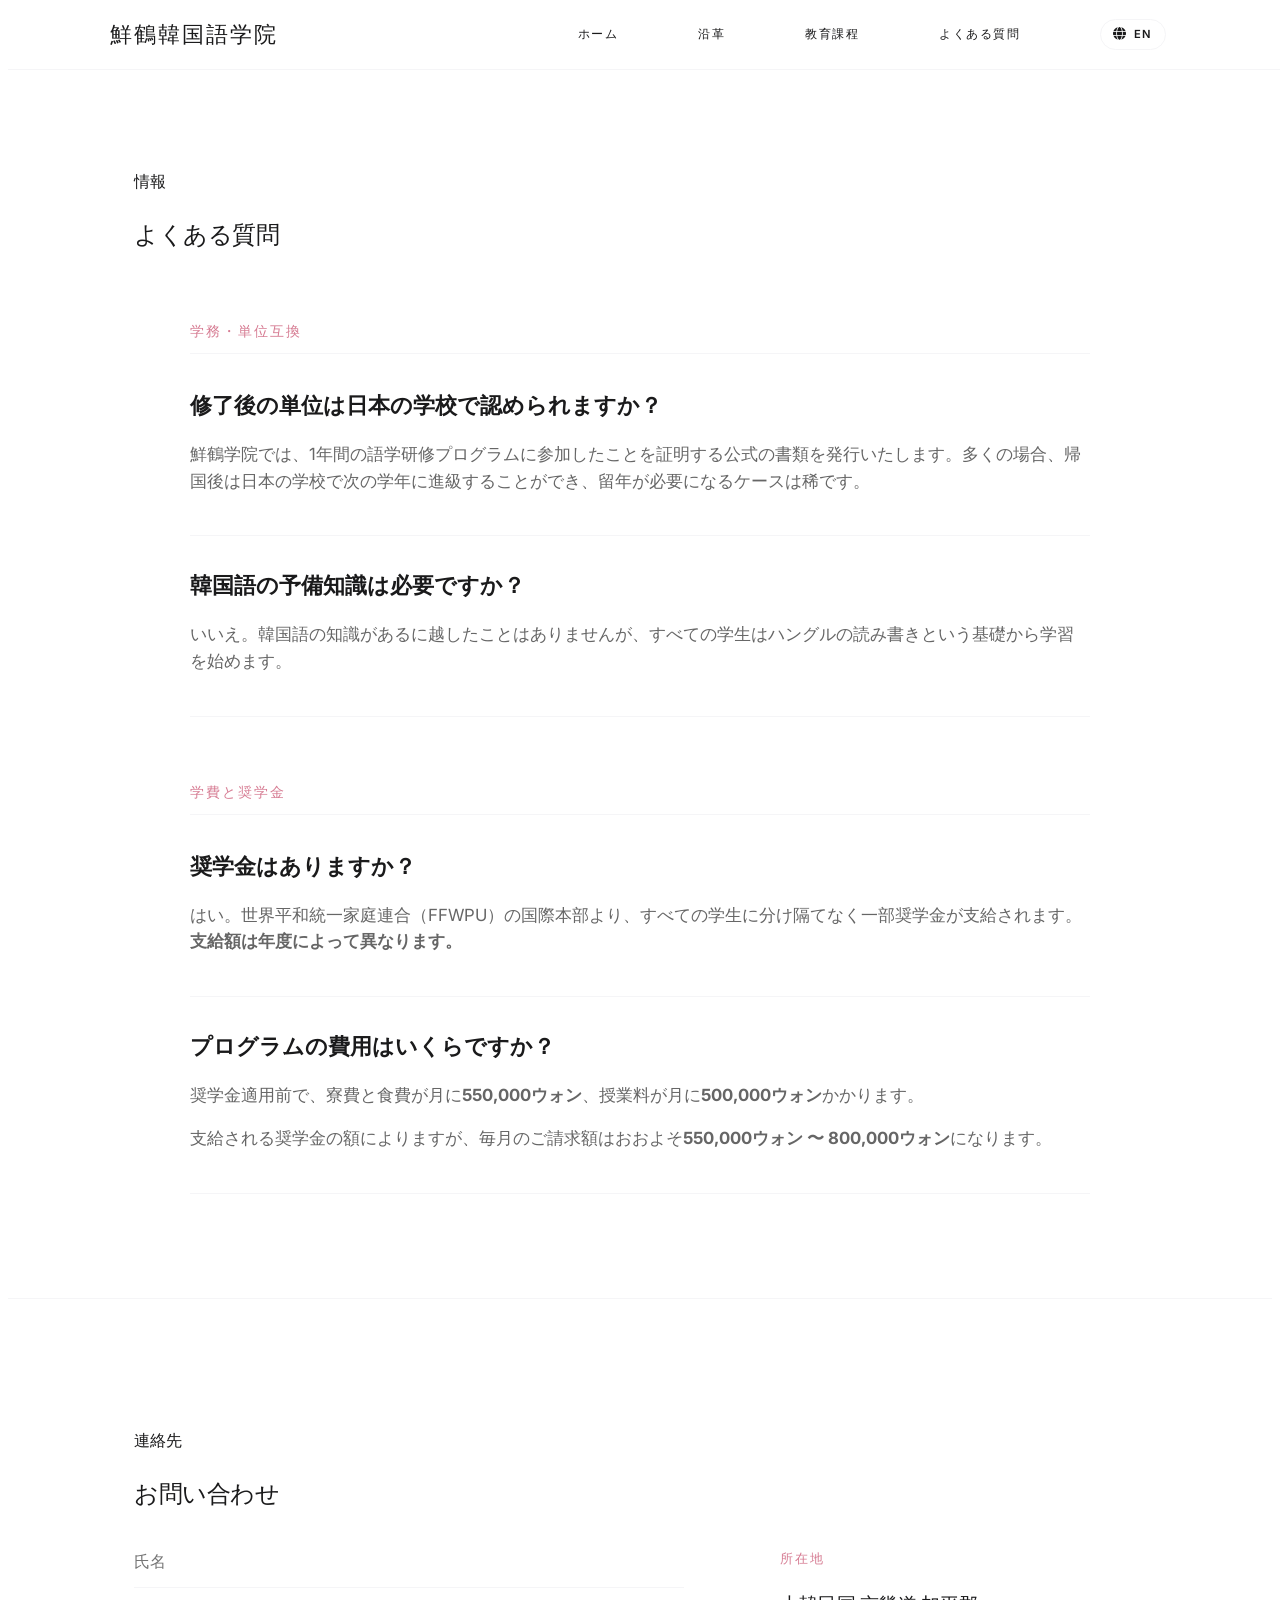
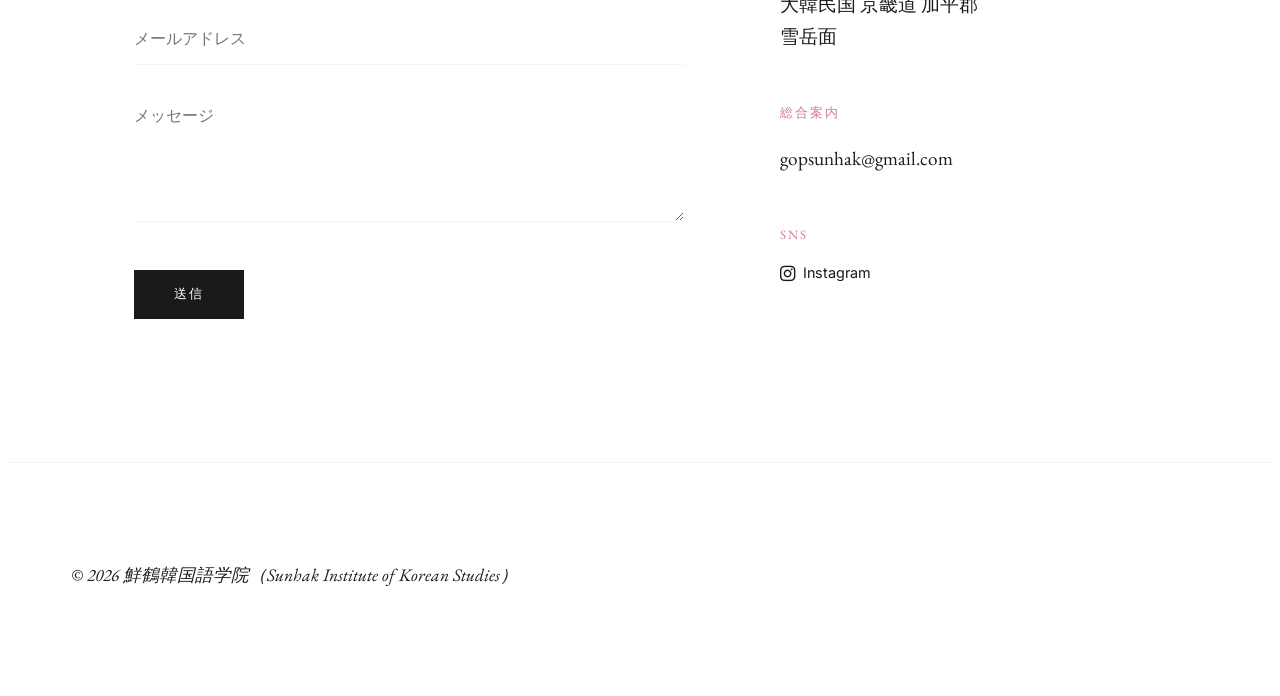
==== faq-jp.html @ 8866cfd4 "added Japanese pages" ====
<!DOCTYPE html>
<html lang="ja">
<head>
    <meta charset="UTF-8">
    <meta name="viewport" content="width=device-width, initial-scale=1.0">
    <title>よくある質問 | 鮮鶴学院</title>
    <link rel="stylesheet" href="style.css">
    <link rel="stylesheet" href="https://cdnjs.cloudflare.com/ajax/libs/font-awesome/6.0.0/css/all.min.css">
</head>
<body class="faq-page">
    <header>
        <nav class="navbar">
            <div class="logo">鮮鶴韓国語学院</div>
            <ul class="nav-links">
                <li><a href="index-jp.html">ホーム</a></li>
                <li><a href="index-jp.html#history">沿革</a></li>
                <li><a href="index-jp.html#academic-calendar">教育課程</a></li>
                <li><a href="faq-jp.html">よくある質問</a></li>
                <li class="lang-switch"><a href="faq.html"><i class="fas fa-globe"></i> EN</a></li>
            </ul>
        </nav>
    </header>

    <main>
        <section id="faq" class="faq-section">
            <div class="section-title reveal">
                <span class="sub-label">情報</span>
                <h2>よくある質問</h2>
            </div>

            <div class="faq-container">
                <div class="faq-category">
                    <h3>学務・単位互換</h3>
                    
                    <div class="faq-item reveal">
                        <div class="faq-question">
                            <h4>修了後の単位は日本の学校で認められますか？</h4>
                        </div>
                        <div class="faq-answer">
                            <p>鮮鶴学院では、1年間の語学研修プログラムに参加したことを証明する公式の書類を発行いたします。多くの場合、帰国後は日本の学校で次の学年に進級することができ、留年が必要になるケースは稀です。</p>
                        </div>
                    </div>
    
                    <div class="faq-item reveal">
                        <div class="faq-question">
                            <h4>韓国語の予備知識は必要ですか？</h4>
                        </div>
                        <div class="faq-answer">
                            <p>いいえ。韓国語の知識があるに越したことはありませんが、すべての学生はハングルの読み書きという基礎から学習を始めます。</p>
                        </div>
                    </div>
                </div>
                <div class="faq-category">
                    <h3>学費と奨学金</h3>
                    
                    <div class="faq-item reveal">
                        <div class="faq-question">
                            <h4>奨学金はありますか？</h4>
                        </div>
                        <div class="faq-answer">
                            <p>はい。世界平和統一家庭連合（FFWPU）の国際本部より、すべての学生に分け隔てなく一部奨学金が支給されます。<b>支給額は年度によって異なります。</b></p>
                        </div>
                    </div>
    
                    <div class="faq-item reveal">
                        <div class="faq-question">
                            <h4>プログラムの費用はいくらですか？</h4>
                        </div>
                        <div class="faq-answer">
                            <p>奨学金適用前で、寮費と食費が月に<b>550,000ウォン</b>、授業料が月に<b>500,000ウォン</b>かかります。</p>
                            <p>支給される奨学金の額によりますが、毎月のご請求額はおおよそ<b>550,000ウォン 〜 800,000ウォン</b>になります。</p>
                        </div>
                    </div>
                </div>
            </div>
        </section>
        <section id="contact" class="contact-section">
    <div class="section-title reveal">
        <span class="sub-label">連絡先</span>
        <h2>お問い合わせ</h2>
    </div>

    <div class="contact-container">
        <div class="contact-form-wrapper reveal">
            <form action="#" class="contact-form">
                <div class="form-group">
                    <input type="text" name="name" placeholder="氏名" required>
                </div>
                <div class="form-group">
                    <input type="email" name="email" placeholder="メールアドレス" required>
                </div>
                <div class="form-group">
                    <textarea name="message" rows="5" placeholder="メッセージ" required></textarea>
                </div>
                <button type="submit" class="btn-submit">送信</button>
            </form>
        </div>

        <div class="contact-info reveal">
            <div class="info-item">
                <h3>所在地</h3>
                <p>大韓民国 京畿道 加平郡<br>雪岳面</p>
            </div>
            <div class="info-item">
                <h3>総合案内</h3>
                <p>gopsunhak@gmail.com</p>
            </div>
            <div class="info-item">
                <h3>SNS</h3>
                <div class="social-links">
                    <a href="http://instagram.com/gop.sunhak/">
                        <i class="fab fa-instagram"></i> Instagram
                    </a>
                </div>
            </div>
        </div>
    </div>
</section>
    </main>

    <footer>
        <p>&copy; 2026 鮮鶴韓国語学院（Sunhak Institute of Korean Studies）</p>
    </footer>

    <script src="script.js"></script>
</body>
</html>
---- style.css ----
/* Import a cleaner, more modern prestigious font (EB Garamond) */
@import url('https://fonts.googleapis.com/css2?family=EB+Garamond:ital,wght@0,400;0,500;1,400&family=Inter:wght@300;400;600&display=swap');

:root {
    --accent-pink: #D67B92;   /* Used sparingly for elegance */
    --paper-white: #FFFFFF;   /* Clean, modern slate */
    --ink-black: #1A1A1B;     /* High-authority text */
    --soft-gray: #F5F5F7;     /* Modern subtle backgrounds */
    
    --font-serif: 'EB Garamond', serif;
    --font-sans: 'Inter', sans-serif;
}
html {
    scroll-behavior: smooth;
    scroll-padding-top: 90px; /* Height of your navbar */
}
body {
    font-family: var(--font-sans);
    background-color: var(--paper-white);
    color: var(--ink-black);
    line-height: 1.7;
}

/* Headings: EB Garamond is the peak of academic elegance */
h1, h2, h3 {
    font-family: var(--font-serif);
    font-weight: 400; /* Lighter weight = more sophisticated */
    letter-spacing: -0.02em;
    color: var(--ink-black);
}

.logo {
    font-family: var(--font-serif);
    font-size: 1.5rem;
    text-transform: uppercase;
    letter-spacing: 2px;
}

.nav-links li {
    display: inline-block;
    margin: 0px 20px;
}

.nav-links a {
    font-size: 0.75rem;
    text-transform: uppercase;
    letter-spacing: 1.5px;
    font-weight: 500;
    color: var(--ink-black);
}
/* --- Sticky Navbar Base --- */
.navbar {
    position: fixed;
    top: 0;
    width: 100%;
    height: 90px; /* Tall and elegant at the start */
    z-index: 1000;
    background: transparent; /* Starts transparent over the hero */
    display: flex;
    align-items: center;
    justify-content: space-between;
    padding: 0 8%;
    transition: all 0.4s cubic-bezier(0.2, 1, 0.3, 1);
    box-sizing: border-box;
}

.nav-links {
    display: flex;
    list-style: none;
    gap: 2.5rem;
    margin: 0;
    padding: 0;
}

.nav-links a {
    text-decoration: none;
    font-size: 0.75rem;
    text-transform: uppercase;
    letter-spacing: 1.5px;
    font-weight: 500;
    color: #FFFFFF; /* White links to look good over hero images */
    transition: color 0.3s ease;
}

.logo {
    color: #FFFFFF;
    font-family: var(--font-serif);
    font-size: 1.4rem;
    letter-spacing: 2px;
}

/* --- SCROLLED STATE (The "Following" Bar) --- */
.navbar.scrolled {
    height: 70px; /* Shrinks slightly */
    background: rgba(255, 255, 255, 0.95); /* Becomes solid white/frosted */
    backdrop-filter: blur(10px); /* Modern frosted glass effect */
    box-shadow: 0 2px 20px rgba(0,0,0,0.05);
    padding: 0 5%;
}

.navbar.scrolled .logo,
.navbar.scrolled .nav-links a {
    color: var(--ink-black); /* Text turns dark when background turns white */
}

.nav-links a:hover {
    color: var(--accent-pink);
}
/* Language Switch Styling */
.lang-switch a {
    font-weight: 600;
    border: 1px solid var(--soft-gray);
    padding: 5px 12px;
    border-radius: 20px;
    font-size: 0.7rem;
    display: flex;
    align-items: center;
    gap: 6px;
    transition: all 0.3s ease;
}

.navbar.scrolled .lang-switch a {
    border-color: var(--ink-black);
}

.lang-switch a:hover {
    background-color: var(--accent-pink);
    color: var(--paper-white) !important;
    border-color: var(--accent-pink);
}

.lang-switch i {
    font-size: 0.8rem;
}

#jp {
    font-size: 15px;
}

#backToTop {
    position: fixed;
    bottom: 30px;
    right: 30px;
    z-index: 99;
    border: 1px solid var(--soft-gray);
    outline: none;
    background-color: var(--paper-white);
    color: var(--ink-black);
    cursor: pointer;
    width: 45px;
    height: 45px;
    border-radius: 50%; /* Perfect circle */
    display: flex;
    align-items: center;
    justify-content: center;
    transition: all 0.4s cubic-bezier(0.2, 1, 0.3, 1);
    opacity: 0; /* Hidden by default */
    visibility: hidden;
}

#backToTop:hover {
    background-color: var(--accent-pink);
    color: var(--paper-white);
    border-color: var(--accent-pink);
    transform: translateY(-5px);
}

/* Class to show the button via JS */
#backToTop.show {
    opacity: 1;
    visibility: visible;
}

/* Hero: Focus on typography and space, not big blocks of color */
.hero {
    padding: 12rem 5%;
    background-color: var(--paper-white);
    text-align: center;
}

.hero-content {
    /* Ensure the content block itself is a column flexbox */
    display: flex;
    flex-direction: column; 
    align-items: center;    
    justify-content: center;
    
    width: 100%;
    max-width: 900px;
    /* Remove any implicit margins that might push it off-center */
    margin: 0; 
}

.hero-carousel {
    position: relative;
    height: 80vh; /* Takes up 80% of the screen height */
    overflow: hidden;
}

.carousel-container {
    height: 100%;
    width: 100%;
}

.slide {
    position: absolute;
    top: 0;
    left: 0;
    width: 100%;
    height: 100%;
    opacity: 0;
    transition: opacity 0.8s ease-in-out;
    
    /* This centers the .hero-content within the slide */
    display: flex;
    align-items: center;    /* Vertical centering */
    justify-content: center; /* Horizontal centering */
    text-align: center;
    padding: 0 10%;
    box-sizing: border-box; /* Ensures padding doesn't break width */

    background-size: cover; /* This zooms to fill the screen */
    background-position: center;
    background-repeat: no-repeat;
    background-color: var(--paper-white);
}

.slide h1 {
    font-size: 4.5rem;
    margin-bottom: 1.5rem;
    line-height: 1.1;
}

.slide p {
    font-size: 1.25rem;
    max-width: 650px;
    margin-bottom: 2.5rem;
}

.slide.active {
    opacity: 1;
    z-index: 1;
}

/* Specific Slide Backgrounds */
.slide-1 {
    background-image: linear-gradient(rgba(0,0,0,0.3), rgba(0,0,0,0.3)), 
    url('/images/facility.png');
}

.slide-2 {
    background-image: linear-gradient(rgba(0,0,0,0.3), rgba(0,0,0,0.3)), 
    url('/images/tparents\ gop.png');
}

.slide-3 {
    background-image: linear-gradient(rgba(0,0,0,0.2), rgba(0,0,0,0.2)), 
                      url('images/amy-smile.png');
}

/* Optional: If 'contain' makes it too small, use a percentage */
/* background-size: 60% auto; */

/* Ensure images cover the whole area and stay centered */
.slide {
    background-size: cover;
    background-position: center;
    background-repeat: no-repeat;
    /* ... existing flex and transition properties ... */
}

/* Adjust Text Color for better contrast on photos */
.slide h1, .slide p {
    color: #FFFFFF; /* White text usually looks better over photos */
    text-shadow: 0 2px 10px rgba(0,0,0,0.2); /* Subtle shadow for depth */
}

.slide.slide-2 h1, .slide.slide-2 p {
    color: #ffffff; /* If slide 2 is a very light photo, keep dark text */
}

/* Arrows */
.prev, .next {
    /* Changed color: var(--dark-pink) to var(--accent-pink) to match your :root */
    color: var(--accent-pink); 
    position: absolute;
    top: 50%;
    transform: translateY(-50%);
    background: rgba(255, 255, 255, 0.5);
    border: none;
    padding: 1.5rem 1rem;
    font-size: 2rem;
    cursor: pointer;
    z-index: 10;
    transition: all 0.3s;
    border-radius: 4px;
}

.prev:hover, .next:hover {
    background: var(--accent-pink);
    color: white;
}

.prev { left: 20px; }
.next { right: 20px; }

.carousel-dots {
    position: absolute;
    bottom: 30px; /* Positions them near the bottom of the hero */
    left: 50%;
    transform: translateX(-50%);
    display: flex;
    gap: 12px;
    z-index: 15;
}

.dot {
    width: 30px;
    height: 10px;
    background-color: rgba(214, 123, 146, 0.3); /* Transparent version of your pink */
    border-radius: 2px;
    cursor: pointer;
    transition: all 0.4s ease;
    border: 1px solid transparent;
}

.dot.active {
    background-color: var(--accent-pink);
    transform: scale(1.2); /* Makes the active dot slightly larger */
    box-shadow: 0 0 10px rgba(214, 123, 146, 0.4);
}

.dot:hover {
    background-color: var(--accent-pink);
    opacity: 0.7;
}

/* Ensure the button hover we made earlier still works here */
.btn-primary:hover {
    background-color: #A65166;
}

/* Buttons: Minimalist and sharp */
.btn-primary {
    padding: 1rem 3rem;
    background-color: var(--accent-pink);
    color: var(--paper-white);
    font-size: 0.8rem;
    text-transform: uppercase;
    letter-spacing: 2px;
    transition: 0.3s ease;
}

.btn-primary:hover {
    background-color: #A65166; 
}

/* Service Cards: No shadows, just thin hairlines */
.service-card {
    border: 1px solid #E1E1E1;
    padding: 4rem 2rem;
    background: transparent;
    transition: border-color 0.4s ease;
}

.service-card:hover {
    border-color: var(--accent-pink);
    transform: none; /* No "bouncy" effects for prestige sites */
}

.welcome-section {
    padding: 8rem 10%;
    background-color: var(--soft-gray);
    text-align: center; /* Centers the intro text */
}

.welcome-intro {
    max-width: 800px;
    margin: 0 auto 5rem auto;
}

.welcome-intro h2 {
    font-size: 3.5rem;
    margin-bottom: 1.5rem;
}

.welcome-intro .lead {
    font-family: var(--font-serif);
    font-size: 1.4rem;
    color: #555;
    font-style: italic;
}

/* The 3-Box Grid */
.hanja-grid {
    display: grid;
    grid-template-columns: repeat(3, 1fr);
    gap: 3rem;
    margin-top: 2rem;
}

.hanja-box {
    background: var(--paper-white);
    padding: 3rem 2rem;
    border: 1px solid var(--light-pink);
    border-top: 4px solid var(--accent-pink); /* Strong top accent line */
    transition: all 0.4s ease;
    text-align: left; /* Text inside boxes looks better left-aligned */
}

.hanja-box:hover {
    transform: translateY(-10px);
    box-shadow: 0 15px 30px rgba(214, 123, 146, 0.1);
}

.hanja {
    display: block;
    font-family: var(--font-serif);
    font-size: 2.5rem;
    color: var(--accent-pink);
    margin-bottom: 1rem;
}

.hanja-box h3 {
    font-family: var(--font-sans);
    text-transform: uppercase;
    font-size: 0.9rem;
    letter-spacing: 2px;
    font-weight: 600;
    margin-bottom: 1rem;
    color: var(--ink-black);
}

.hanja-definition {
    font-size: 0.95rem;
    line-height: 1.6;
    color: #666;
}

/* Mobile Responsiveness */
@media (max-width: 992px) {
    .hanja-grid {
        grid-template-columns: 1fr; /* Stack boxes on small screens */
        gap: 2rem;
    }
    
    .welcome-section {
        padding: 5rem 5%;
    }
}

.history-section {
    padding: 10rem 10%;
    background-color: var(--paper-white);
}

.timeline {
    position: relative;
    max-width: 1100px;
    margin: 0 auto;
}

/* The Vertical Spine */
.timeline::after {
    content: '';
    position: absolute;
    width: 1px;
    background-color: var(--light-pink);
    top: 0;
    bottom: 0;
    left: 50%;
    transform: translateX(-50%);
}

.timeline-item {
    display: flex;
    justify-content: space-between;
    align-items: center;
    width: 100%;
    margin-bottom: 8rem;
    position: relative;
}

/* Staggered Layout Logic */
.timeline-item:nth-child(even) {
    flex-direction: row-reverse;
}

.timeline-img, .timeline-content {
    width: 45%; /* Keeps them from hitting the center line */
}

.timeline-img img {
    width: 100%;
    height: 350px;
    object-fit: cover;
    border-radius: 2px;
    box-shadow: 15px 15px 0px var(--soft-gray); /* Sophisticated offset shadow */
}

/* Scroll Transition States */
/* Scroll Transition States */
.reveal {
    opacity: 0;
    transform: translateY(50px);
    /* Increase duration to 1.2s for a more 'prestigious' slower fade */
    transition: opacity 1.2s ease-out, transform 1.2s ease-out;
}

.reveal.active {
    opacity: 1;
    transform: translateY(0);
}

.timeline::after {
    content: '';
    position: absolute;
    width: 1px; /* Hairline thin */
    background-color: #E1E1E1; /* Light gray */
    top: 0;
    bottom: 0;
    left: 50%;
    transform: translateX(-50%);
}

/* The Sleek Dash Points */
.timeline-item::before {
    content: '';
    position: absolute;
    left: 50%;
    top: 50%;
    transform: translate(-50%, -50%);
    
    /* Creating the Dash */
    width: 20px;       /* Width of the dash */
    height: 1px;       /* Match the thickness of the spine */
    background-color: var(--ink-black); /* Dark slate/gray for the dash */
    
    z-index: 2;
}

@media (max-width: 768px) {
    .timeline-item, .timeline-item:nth-child(even) { 
        flex-direction: column; 
        align-items: flex-start;
        padding-left: 50px;
    }
    .timeline-img, .timeline-content { width: 100%; }
    .timeline-item::before { left: 20px; }
}
.timeline-footer {
    display: flex;
    justify-content: center;
    margin-top: 5rem; /* Space between the last timeline item and the button */
    padding-bottom: 2rem;
}
.timeline-footer::before {
    content: '';
    position: absolute;
    top: -2.5rem;
    width: 50px;
    height: 1px;
    background-color: var(--light-pink);
}
.program-section {
    padding: 8rem 10%;
    background-color: var(--soft-gray);
}

.monthly-grid {
    display: grid;
    grid-template-columns: 1fr 1fr; /* Two equal columns */
    column-gap: 6rem;
    row-gap: 4rem;
    max-width: 1100px;
    margin: 0 auto;
}

.month-card {
    display: flex;
    flex-direction: column;
    border-top: 1px solid #E1E1E1; /* Subtle line above each entry */
    padding-top: 1.5rem;
}

.month-head {
    display: flex;
    align-items: center;
    gap: 15px;
    margin-bottom: 1rem;
}

.month-name {
    font-family: var(--font-sans);
    font-weight: 600;
    font-size: 0.75rem;
    text-transform: uppercase;
    letter-spacing: 2px;
    color: var(--accent-pink);
}

.month-head .dash {
    height: 1px;
    width: 30px;
    background-color: var(--ink-black);
}

.month-body h3 {
    font-size: 1.6rem;
    margin-bottom: 0.5rem;
    line-height: 1.2;
}

.month-body p {
    font-size: 1rem;
    color: #666;
}

.month-body strong {
    font-family: var(--font-sans);
    font-size: 0.8rem;
    text-transform: uppercase;
    color: var(--ink-black);
    letter-spacing: 0.5px;
}

/* Responsive: Switch to one column on smaller screens */
@media (max-width: 992px) {
    .monthly-grid {
        grid-template-columns: 1fr;
        row-gap: 3rem;
    }
}

.faq-cta {
    display: flex;
    flex-direction: column;
    align-items: center;
    gap: 1.5rem; /* Space between button and subtext */
}
.program-details-section {
    padding: 10rem 10%;
    background-color: var(--paper-white);
}

.details-grid {
    display: grid;
    grid-template-columns: repeat(3, 1fr);
    gap: 4rem;
    max-width: 1200px;
    margin: 0 auto;
}

.detail-header {
    margin-bottom: 1.5rem;
}

.detail-number {
    display: block;
    font-family: var(--font-sans);
    font-size: 0.8rem;
    font-weight: 600;
    color: var(--accent-pink);
    margin-bottom: 0.5rem;
}

.detail-item h3 {
    font-size: 1.8rem;
    letter-spacing: -0.01em;
}

.detail-item p {
    font-size: 1rem;
    color: #555;
    line-height: 1.8;
}

.detail-item a {
    text-decoration: none;
    color: var(--accent-pink)
}
.detail-item {
    border-top: 1px solid var(--ink-black);
    padding-top: 2rem;
    display: flex; /* New: enables flex alignment */
    flex-direction: column; /* Stack children vertically */
    height: 100%; /* Ensure all cards in a row have the same height */
}

.detail-item p {
    font-size: 1rem;
    color: #555;
    line-height: 1.8;
    margin-bottom: 2rem;
    flex-grow: 1; /* New: pushes everything below it to the bottom */
}

.detail-img {
    width: 100%;
    height: 220px; /* Fixed height for consistency */
    overflow: hidden;
    border: 1px solid var(--soft-gray);
    margin-top: auto; /* New: ensures it sticks to the bottom */
}

.detail-img img {
    width: 100%;
    height: 100%;
    object-fit: cover; /* Prevents image stretching */
}

.detail-item:hover .detail-img img {
    transform: scale(1.08);
    filter: grayscale(0%);
}

/* Responsive Stack */
@media (max-width: 992px) {
    .details-grid {
        grid-template-columns: 1fr;
        gap: 3rem;
    }
}
.transition-section {
    padding: 8rem 10%;
    background-color: var(--soft-gray); /* Slight contrast from the white program section */
}

.transition-container {
    display: grid;
    grid-template-columns: 1.2fr 1fr;
    gap: 5rem;
    align-items: center;
    max-width: 1200px;
    margin: 0 auto;
}

.transition-info h3 {
    font-size: 2.2rem;
    margin-bottom: 1.5rem;
}

.support-list {
    list-style: none;
    padding: 0;
    margin-top: 2rem;
}

.support-list li {
    position: relative;
    padding-left: 25px;
    margin-bottom: 1rem;
    font-size: 1rem;
    color: #555;
}

.support-list li::before {
    content: '→';
    position: absolute;
    left: 0;
    color: var(--accent-pink);
    font-weight: bold;
}
/* School Image Styling */
.school-img-container {
    width: 100%;
    height: 300px;
    overflow: hidden;
    border: 1px solid #E1E1E1;
    border-bottom: none; /* Merges the image with the card below */
}

.school-img-container img {
    width: 100%;
    height: 100%;
    object-fit: cover;
    transition: transform 0.6s cubic-bezier(0.2, 1, 0.3, 1);
}

/* Subtle zoom effect when hovering over the school section */
.school-highlight:hover .school-img-container img {
    transform: scale(1.05);
}

/* Adjust the School Card to connect with the image */
.school-card {
    background: var(--paper-white);
    padding: 3.5rem;
    border: 1px solid #E1E1E1;
    /* Remove the top border if you want the "merged" look */
    /* border-top: none; */ 
}

.highlight-label {
    display: block;
    font-family: var(--font-sans);
    font-size: 0.7rem;
    text-transform: uppercase;
    letter-spacing: 2px;
    color: var(--accent-pink);
    margin-bottom: 1rem;
}

.school-card h3 {
    font-size: 1.8rem;
    margin-bottom: 1.5rem;
}

.school-tags {
    display: flex;
    gap: 10px;
    margin-top: 2rem;
    flex-wrap: wrap;
}

.school-tags span {
    font-family: var(--font-sans);
    font-size: 0.65rem;
    text-transform: uppercase;
    padding: 5px 12px;
    border: 1px solid var(--soft-gray);
    letter-spacing: 1px;
    color: #888;
}

/* Responsive Logic */
@media (max-width: 992px) {
    .transition-container {
        grid-template-columns: 1fr;
        gap: 3rem;
    }
}
.cta-subtext {
    font-family: var(--font-serif);
    font-style: italic;
    font-size: 1.1rem;
    color: #666;
    max-width: 400px;
    line-height: 1.4;
}
.testimonials-section {
    padding: 8rem 10%;
    background-color: var(--paper-white);
}

.testimonials-grid {
    display: grid;
    grid-template-columns: repeat(3, 1fr);
    gap: 3rem;
    max-width: 1200px;
    margin: 0 auto;
}

.testimonial-card {
    padding: 3rem 2rem;
    border: 1px solid var(--soft-gray);
    display: flex;
    flex-direction: column;
    justify-content: space-between;
    transition: transform 0.4s ease;
}

.testimonial-card:hover {
    border-color: var(--accent-pink);
}

.quote-icon {
    font-family: var(--font-serif);
    font-size: 4rem;
    color: var(--accent-pink);
    line-height: 1;
    margin-bottom: -1rem;
    opacity: 0.3;
}

.testimonial-text {
    font-family: var(--font-serif);
    font-style: italic;
    font-size: 1.1rem;
    color: var(--ink-black);
    line-height: 1.6;
    margin-bottom: 2rem;
}

.testimonial-author {
    display: flex;
    align-items: center;
    gap: 15px;
}

.author-img {
    width: 60px;
    height: 60px;
    border-radius: 50%; /* Makes the image a perfect circle */
    object-fit: cover;
    border: 2px solid var(--soft-gray);
}

.author-name {
    display: block;
    font-family: var(--font-sans);
    font-weight: 600;
    font-size: 0.9rem;
    text-transform: uppercase;
    letter-spacing: 1px;
}

.author-class {
    font-size: 0.8rem;
    color: #888;
}

/* Responsive: Stack on mobile */
@media (max-width: 992px) {
    .testimonials-grid {
        grid-template-columns: 1fr;
        gap: 2rem;
    }
}
footer {
    padding: 5rem 5%;
    border-top: 1px solid var(--soft-gray);
    font-family: var(--font-serif);
    font-style: italic;
    font-size: 1.1rem;
}

.faq-section {
    padding: 10rem 10% 5rem 10%;
    background-color: var(--paper-white);
}

.faq-container {
    max-width: 900px;
    margin: 0 auto;
}

.faq-category h3 {
    font-family: var(--font-sans);
    font-size: 0.85rem;
    text-transform: uppercase;
    letter-spacing: 2px;
    color: var(--accent-pink);
    margin: 4rem 0 2rem 0;
    border-bottom: 1px solid var(--soft-gray);
    padding-bottom: 10px;
}

.faq-item {
    margin-bottom: 1.5rem;
    border-bottom: 1px solid var(--soft-gray);
    padding-bottom: 1.5rem;
}

.faq-question h4 {
    font-family: var(--font-serif);
    font-size: 1.4rem;
    color: var(--ink-black);
    margin-bottom: 1rem;
    cursor: default;
}

.faq-answer p {
    font-size: 1.05rem;
    color: #666;
    line-height: 1.6;
}

/* Hover effect to make it feel interactive */
.faq-item:hover {
    border-color: var(--accent-pink);
}
/* --- FAQ Page Specifics --- */
.faq-page .navbar {
    background-color: var(--paper-white) !important;
    border-bottom: 1px solid var(--soft-gray);
    height: 70px; /* Start at the compact size on sub-pages */
}

/* Force dark text for visibility on white background */
.faq-page .navbar .logo,
.faq-page .navbar .nav-links a {
    color: var(--ink-black) !important;
}

/* Maintain the glass effect on scroll for the FAQ page */
.faq-page .navbar.scrolled {
    background-color: rgba(255, 255, 255, 0.95) !important;
    backdrop-filter: blur(10px);
}

/* FAQ Content Layout */
.faq-section {
    padding: 10rem 10% 5rem 10%;
    background-color: var(--paper-white);
}

.faq-container {
    max-width: 900px;
    margin: 0 auto;
}

.faq-category h3 {
    font-family: var(--font-sans);
    font-size: 0.85rem;
    text-transform: uppercase;
    letter-spacing: 2px;
    color: var(--accent-pink);
    margin: 4rem 0 2rem 0;
    border-bottom: 1px solid var(--soft-gray);
    padding-bottom: 10px;
}

.faq-item {
    margin-bottom: 1.5rem;
    border-bottom: 1px solid var(--soft-gray);
    padding-bottom: 1.5rem;
}

.contact-section {
    padding: 8rem 10%;
    background-color: var(--paper-white);
    border-top: 1px solid var(--soft-gray);
}

.contact-container {
    display: grid;
    grid-template-columns: 1.5fr 1fr;
    gap: 6rem;
    max-width: 1200px;
    margin: 0 auto;
}

/* Form Styling */
.contact-form {
    display: flex;
    flex-direction: column;
    gap: 1.5rem;
}

.form-group input, 
.form-group textarea {
    width: 100%;
    padding: 1rem 0;
    border: none;
    border-bottom: 1px solid var(--soft-gray);
    font-family: var(--font-sans);
    font-size: 1rem;
    outline: none;
    transition: border-color 0.3s ease;
}

.form-group input:focus, 
.form-group textarea:focus {
    border-color: var(--accent-pink);
}

.btn-submit {
    align-self: flex-start;
    background: var(--ink-black);
    color: var(--paper-white);
    padding: 1rem 2.5rem;
    border: none;
    font-family: var(--font-sans);
    font-size: 0.8rem;
    text-transform: uppercase;
    letter-spacing: 2px;
    cursor: pointer;
    transition: all 0.3s ease;
    margin-top: 1rem;
}

.btn-submit:hover {
    background: var(--accent-pink);
    transform: translateY(-2px);
}

/* Info Styling */
.contact-info .info-item {
    margin-bottom: 3rem;
}

.contact-info h3 {
    font-size: 0.8rem;
    text-transform: uppercase;
    letter-spacing: 2px;
    color: var(--accent-pink);
    margin-bottom: 1rem;
}

.contact-info p {
    font-family: var(--font-serif);
    font-size: 1.2rem;
    color: var(--ink-black);
}

.social-links {
    display: flex;
    gap: 20px;
}
.social-links a {
    display: flex;
    align-items: center;
    gap: 8px; /* Space between icon and text */
    text-decoration: none;
    color: var(--ink-black);
    font-size: 0.9rem;
    transition: all 0.3s ease;
}

.social-links i {
    font-size: 1.1rem; /* Slightly larger than text for visibility */
    color: var(--ink-black);
    transition: color 0.3s ease;
}

.social-links a:hover, 
.social-links a:hover i {
    color: var(--accent-pink);
}

/* Responsive */
@media (max-width: 992px) {
    .contact-container {
        grid-template-columns: 1fr;
        gap: 4rem;
    }
}
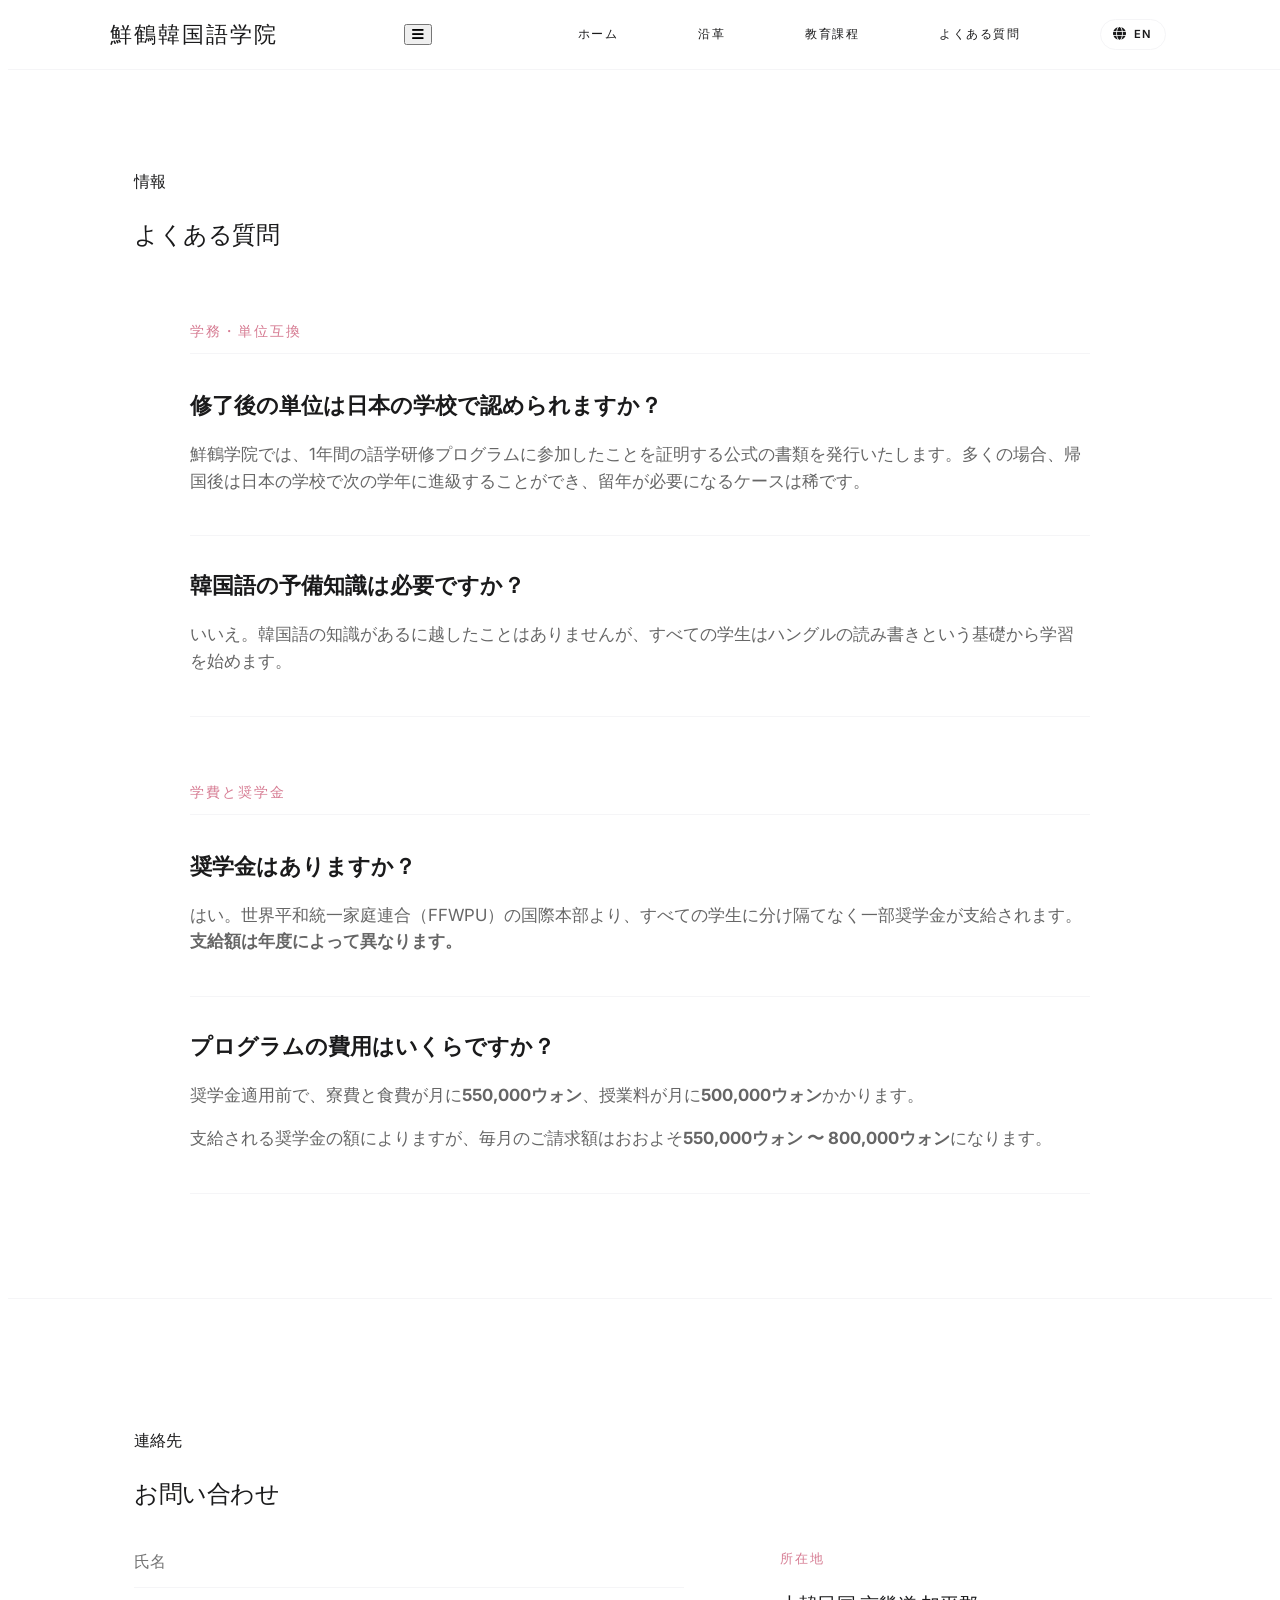
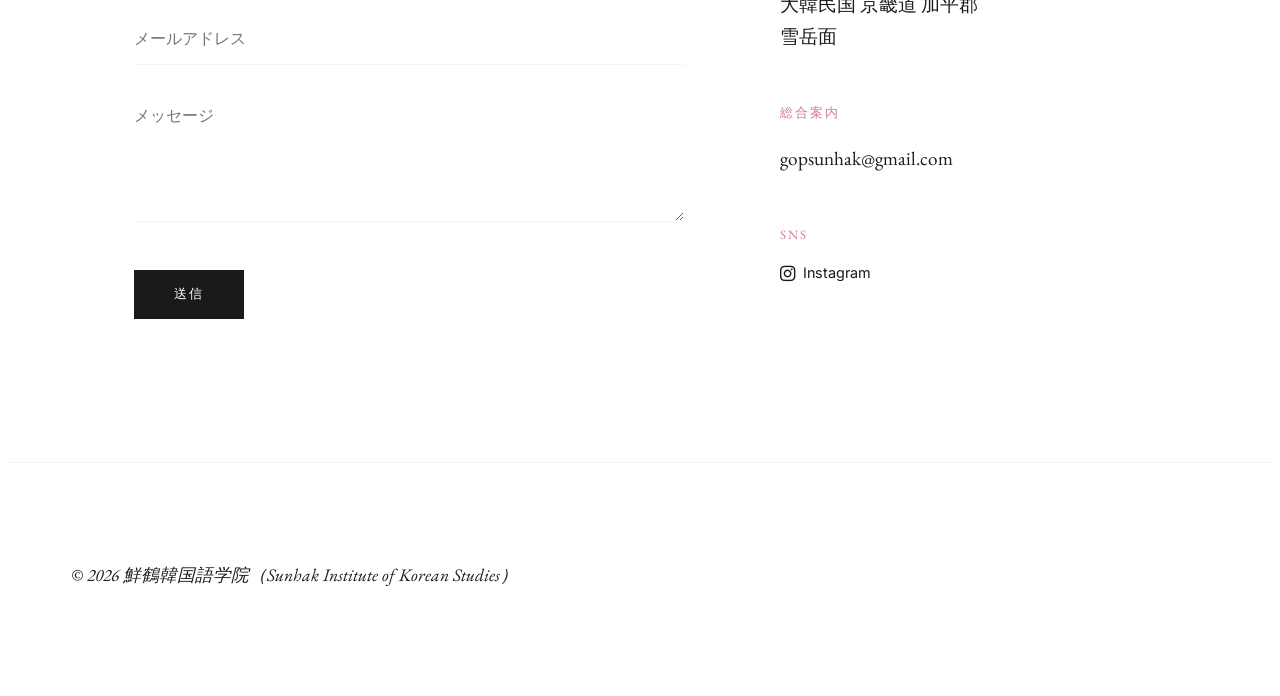
==== commit a0e8fab8: "Added mobile accessibility" ====
--- a/faq-jp.html
+++ b/faq-jp.html
@@ -11,6 +11,9 @@
     <header>
         <nav class="navbar">
             <div class="logo">鮮鶴韓国語学院</div>
+            <button class="mobile-nav-toggle" aria-label="Toggle navigation">
+                <i class="fas fa-bars"></i>
+            </button>
             <ul class="nav-links">
                 <li><a href="index-jp.html">ホーム</a></li>
                 <li><a href="index-jp.html#history">沿革</a></li>
--- a/style.css
+++ b/style.css
@@ -82,6 +82,7 @@
     transition: color 0.3s ease;
 }
 
+
 .logo {
     color: #FFFFFF;
     font-family: var(--font-serif);
@@ -106,6 +107,7 @@
 .nav-links a:hover {
     color: var(--accent-pink);
 }
+
 /* Language Switch Styling */
 .lang-switch a {
     font-weight: 600;
@@ -197,9 +199,16 @@
     overflow: hidden;
 }
 
-.carousel-container {
-    height: 100%;
+.carousel-container::before {
+    content: '';
+    position: absolute;
+    top: 0;
+    left: 0;
     width: 100%;
+    height: 200px; /* Adjust height based on your nav area */
+    background: linear-gradient(to bottom, rgba(0,0,0,0.4) 0%, transparent 100%);
+    z-index: 5;
+    pointer-events: none;
 }
 
 .slide {
@@ -539,15 +548,6 @@
     z-index: 2;
 }
 
-@media (max-width: 768px) {
-    .timeline-item, .timeline-item:nth-child(even) { 
-        flex-direction: column; 
-        align-items: flex-start;
-        padding-left: 50px;
-    }
-    .timeline-img, .timeline-content { width: 100%; }
-    .timeline-item::before { left: 20px; }
-}
 .timeline-footer {
     display: flex;
     justify-content: center;
@@ -1125,4 +1125,56 @@
         grid-template-columns: 1fr;
         gap: 4rem;
     }
+}
+@media (max-width: 768px) {
+    .timeline-item, .timeline-item:nth-child(even) { 
+        flex-direction: column; 
+        align-items: flex-start;
+        padding-left: 50px;
+    }
+    .timeline-img, .timeline-content { width: 100%; }
+    .timeline-item::before { left: 20px; }
+
+    .timeline::after {
+        display: none !important;
+    }
+    /* Show the hamburger button */
+    .mobile-nav-toggle {
+        z-index: 2001; /* Keep button above the menu */
+        position: relative;
+        display: block;
+        background: none;
+        border: none;
+        font-size: 1.5rem;
+        cursor: pointer;
+        color: var(--ink-black);
+    }
+    /* Position the nav links off-screen */
+    .nav-links {
+        z-index: 2000; 
+        /* Glassmorphism effect for a prestigious feel */
+        background: rgba(255, 255, 255, 0.98);
+        backdrop-filter: blur(10px);
+        position: fixed;
+        top: 0;
+        right: -100%; /* Hidden to the right */
+        height: 100vh;
+        width: 70%;
+        background: var(--paper-white);
+        flex-direction: column;
+        justify-content: center;
+        align-items: center;
+        gap: 2rem;
+        transition: 0.4s ease;
+        box-shadow: -5px 0 15px rgba(0,0,0,0.1);
+        z-index: 1000;
+    }
+    .nav-links a {
+    color: var(--ink-black) !important; /* Keep text dark */
+    }
+
+    /* Slide in when active */
+    .nav-links.active {
+        right: 0;
+    }
 }
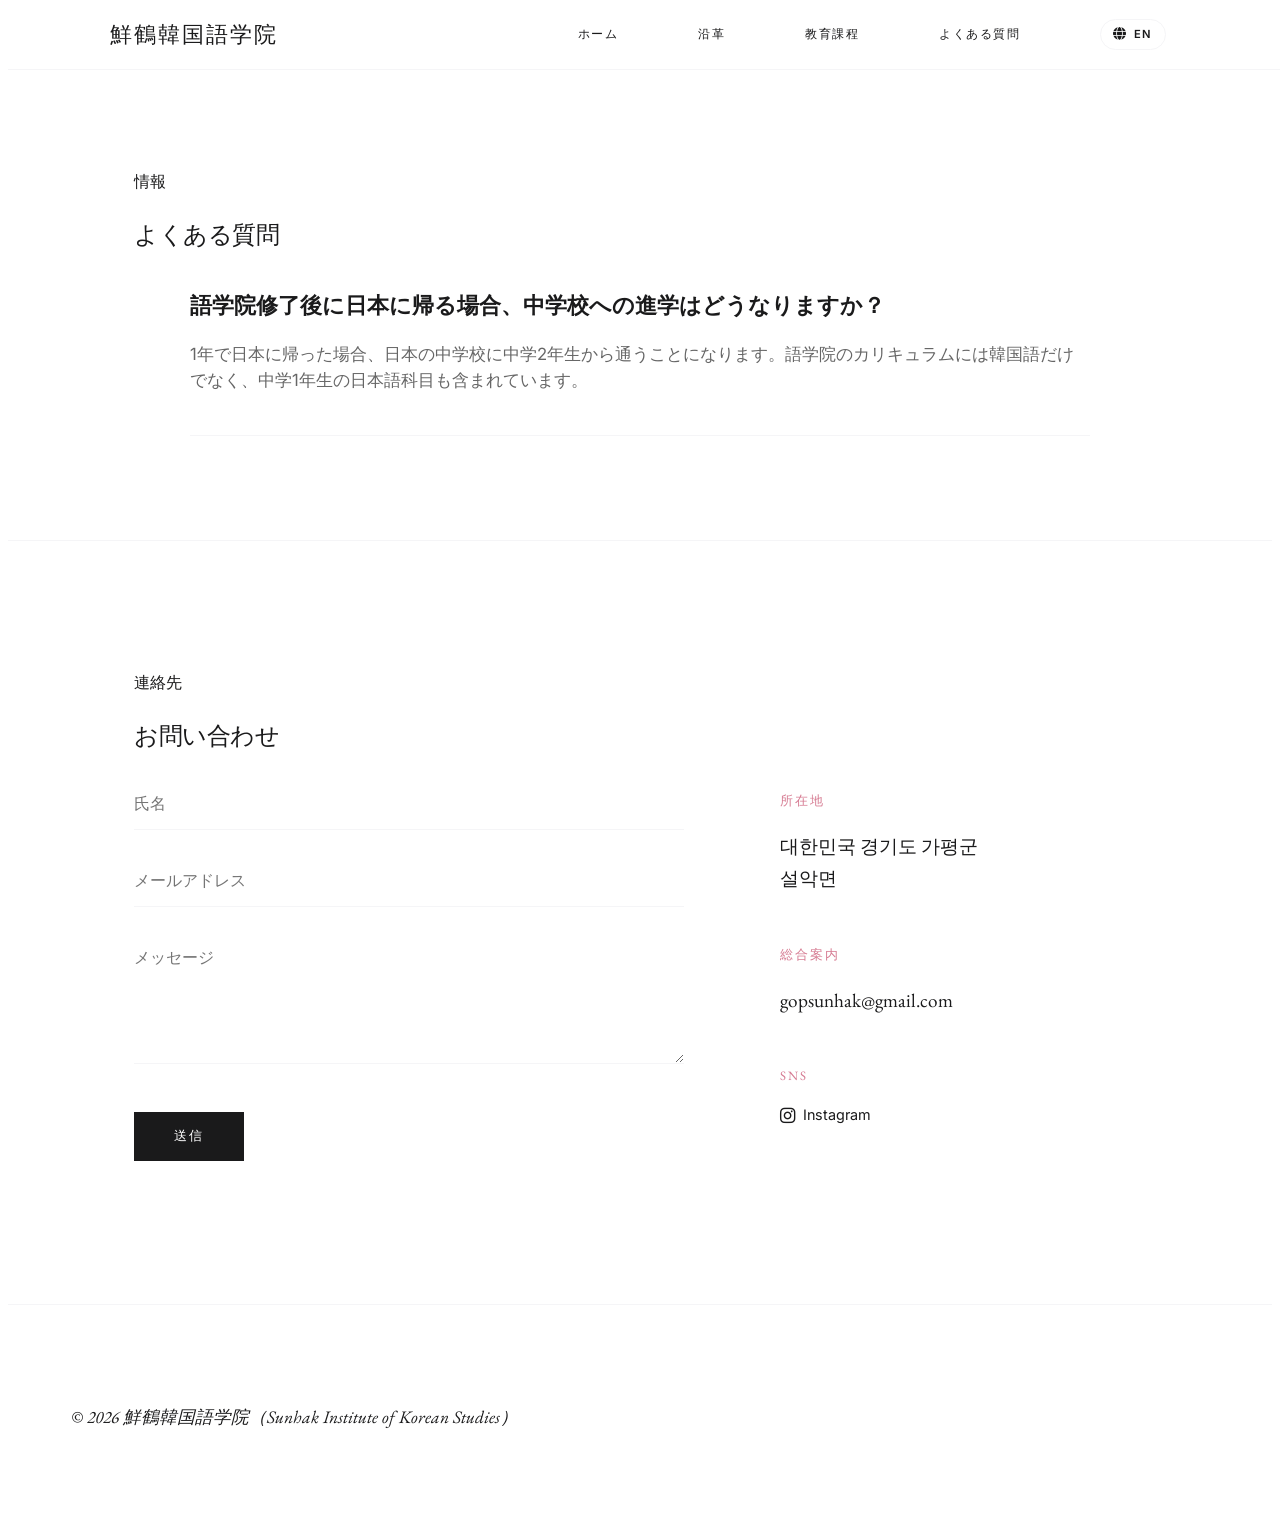
==== commit 52852d01: "faq edits" ====
--- a/faq-jp.html
+++ b/faq-jp.html
@@ -33,45 +33,12 @@
 
             <div class="faq-container">
                 <div class="faq-category">
-                    <h3>学務・単位互換</h3>
-                    
                     <div class="faq-item reveal">
                         <div class="faq-question">
-                            <h4>修了後の単位は日本の学校で認められますか？</h4>
+                            <h4>語学院修了後に日本に帰る場合、中学校への進学はどうなりますか？</h4>
                         </div>
                         <div class="faq-answer">
-                            <p>鮮鶴学院では、1年間の語学研修プログラムに参加したことを証明する公式の書類を発行いたします。多くの場合、帰国後は日本の学校で次の学年に進級することができ、留年が必要になるケースは稀です。</p>
-                        </div>
-                    </div>
-    
-                    <div class="faq-item reveal">
-                        <div class="faq-question">
-                            <h4>韓国語の予備知識は必要ですか？</h4>
-                        </div>
-                        <div class="faq-answer">
-                            <p>いいえ。韓国語の知識があるに越したことはありませんが、すべての学生はハングルの読み書きという基礎から学習を始めます。</p>
-                        </div>
-                    </div>
-                </div>
-                <div class="faq-category">
-                    <h3>学費と奨学金</h3>
-                    
-                    <div class="faq-item reveal">
-                        <div class="faq-question">
-                            <h4>奨学金はありますか？</h4>
-                        </div>
-                        <div class="faq-answer">
-                            <p>はい。世界平和統一家庭連合（FFWPU）の国際本部より、すべての学生に分け隔てなく一部奨学金が支給されます。<b>支給額は年度によって異なります。</b></p>
-                        </div>
-                    </div>
-    
-                    <div class="faq-item reveal">
-                        <div class="faq-question">
-                            <h4>プログラムの費用はいくらですか？</h4>
-                        </div>
-                        <div class="faq-answer">
-                            <p>奨学金適用前で、寮費と食費が月に<b>550,000ウォン</b>、授業料が月に<b>500,000ウォン</b>かかります。</p>
-                            <p>支給される奨学金の額によりますが、毎月のご請求額はおおよそ<b>550,000ウォン 〜 800,000ウォン</b>になります。</p>
+                            <p>1年で日本に帰った場合、日本の中学校に中学2年生から通うことになります。語学院のカリキュラムには韓国語だけでなく、中学1年生の日本語科目も含まれています。</p>
                         </div>
                     </div>
                 </div>
@@ -102,7 +69,7 @@
         <div class="contact-info reveal">
             <div class="info-item">
                 <h3>所在地</h3>
-                <p>大韓民国 京畿道 加平郡<br>雪岳面</p>
+                <p>대한민국 경기도 가평군<br>설악면</p>
             </div>
             <div class="info-item">
                 <h3>総合案内</h3>
--- a/style.css
+++ b/style.css
@@ -80,6 +80,10 @@
     font-weight: 500;
     color: #FFFFFF; /* White links to look good over hero images */
     transition: color 0.3s ease;
+}
+
+.mobile-nav-toggle {
+    display: none;
 }
 
 
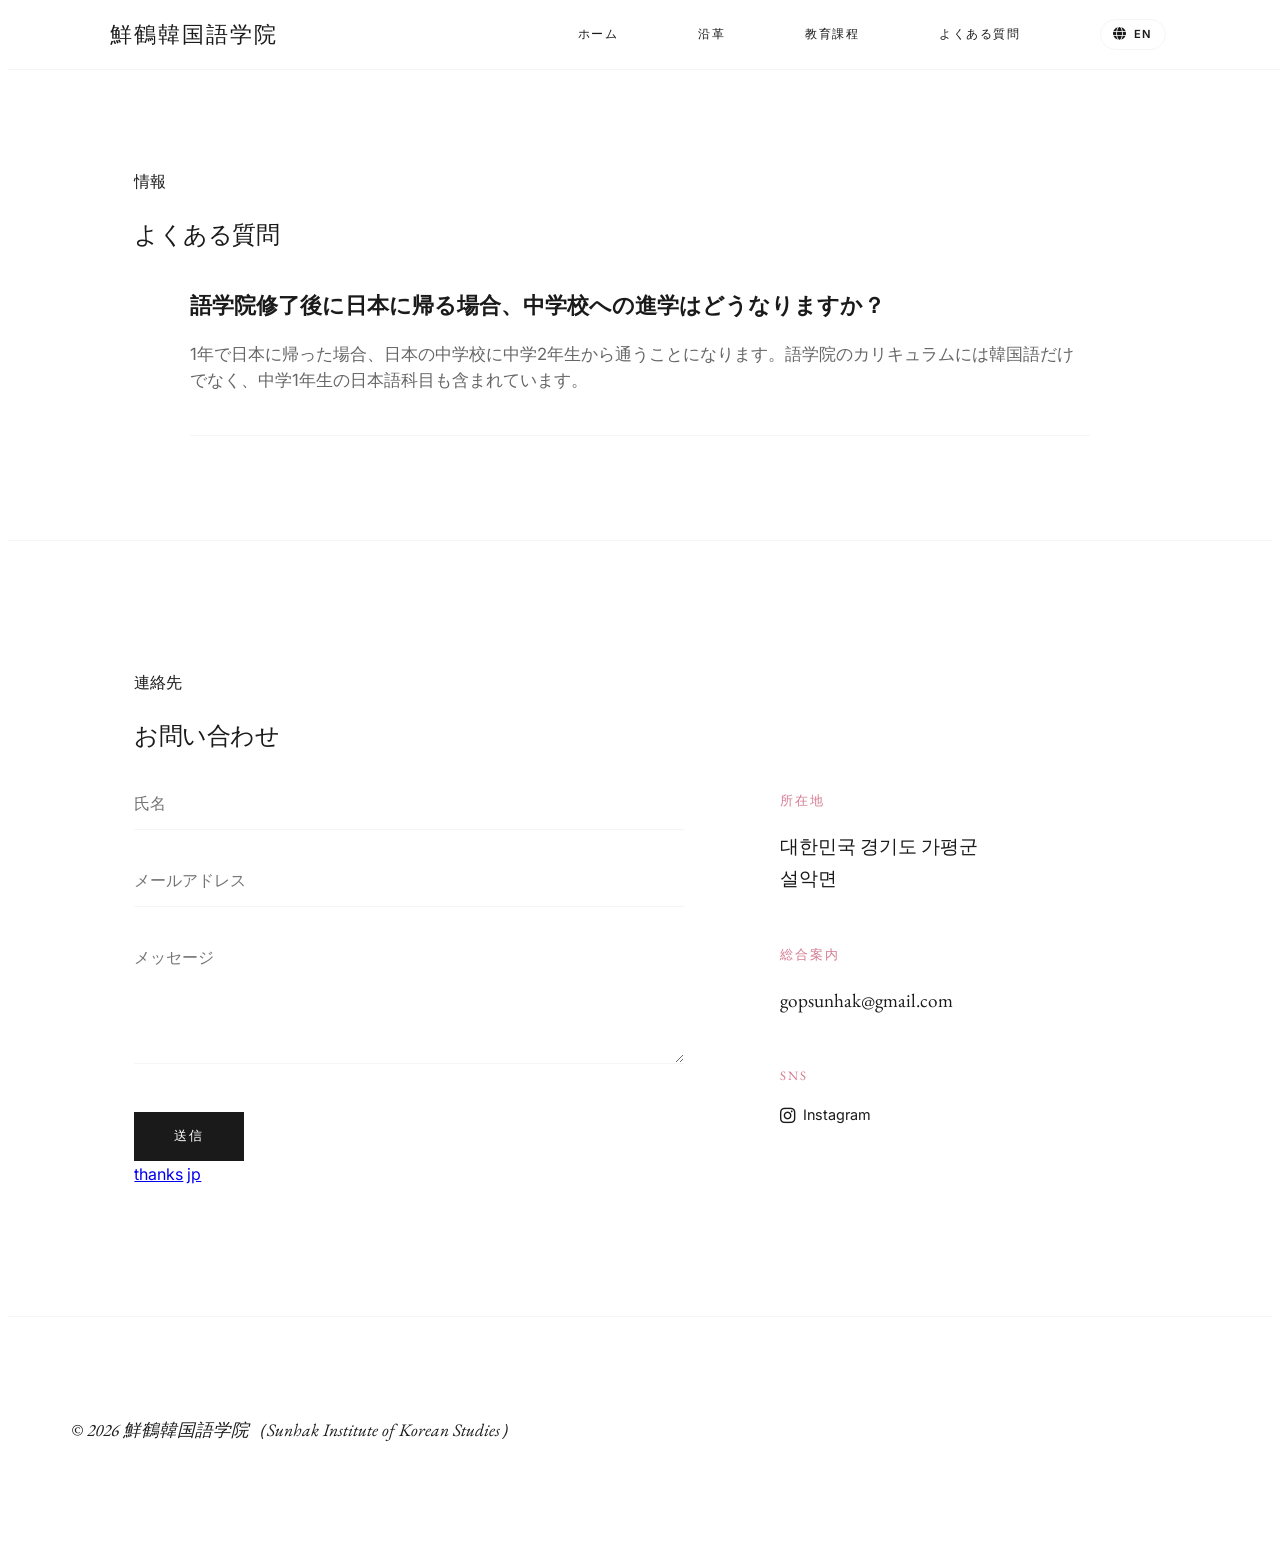
==== commit 54b78ff2: "thanks.html test ver." ====
--- a/faq-jp.html
+++ b/faq-jp.html
@@ -52,7 +52,7 @@
 
     <div class="contact-container">
         <div class="contact-form-wrapper reveal">
-            <form action="#" class="contact-form">
+            <form action="https://formspree.io/f/mwvapjan" method="POST" class="contact-form">
                 <div class="form-group">
                     <input type="text" name="name" placeholder="氏名" required>
                 </div>
@@ -63,7 +63,13 @@
                     <textarea name="message" rows="5" placeholder="メッセージ" required></textarea>
                 </div>
                 <button type="submit" class="btn-submit">送信</button>
+                <input type="hidden" name="_next" value="https://yourdomain.com/thanks.html">
             </form>
+
+            <div>
+                <a href="./thanks.html">thanks</a>
+                <a href="./thanks-jp.html">jp</a>
+            </div>
         </div>
 
         <div class="contact-info reveal">
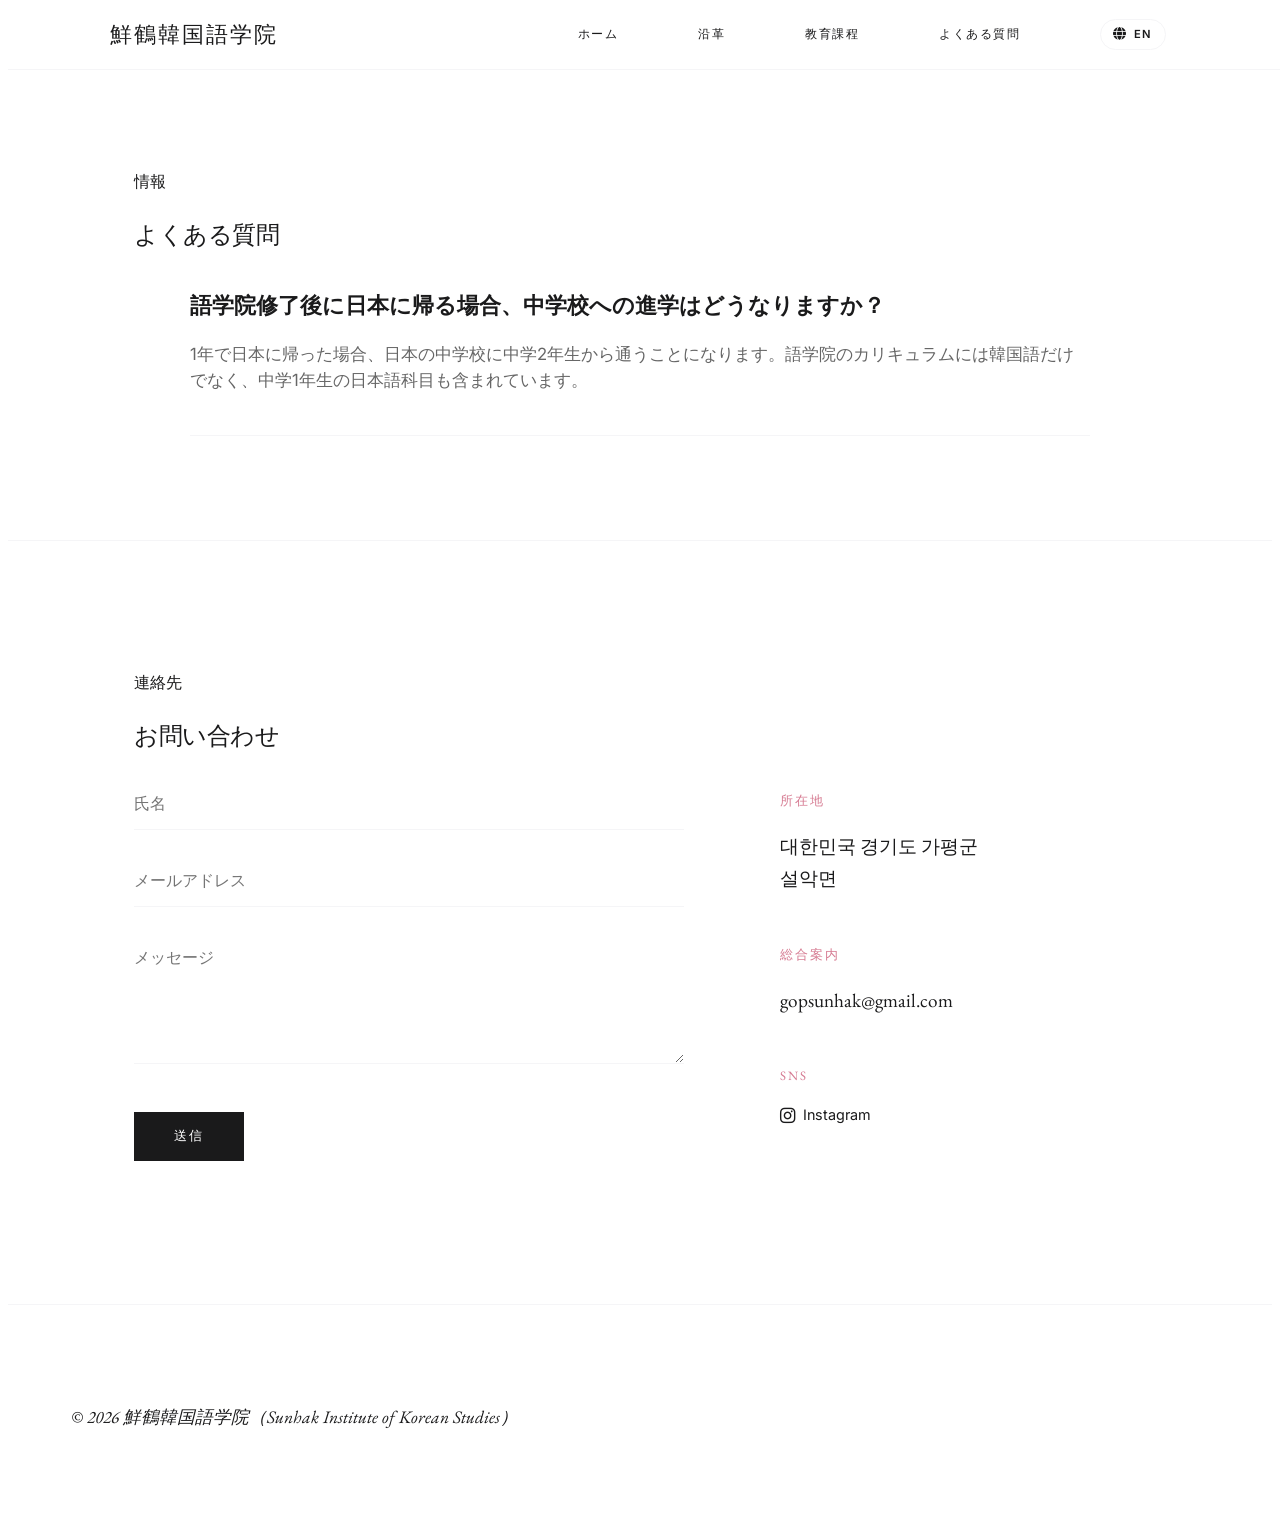
==== commit 73ea859e: "added formspree connectivity and thanks.html" ====
--- a/faq-jp.html
+++ b/faq-jp.html
@@ -63,13 +63,8 @@
                     <textarea name="message" rows="5" placeholder="メッセージ" required></textarea>
                 </div>
                 <button type="submit" class="btn-submit">送信</button>
-                <input type="hidden" name="_next" value="https://yourdomain.com/thanks.html">
+                <input type="hidden" name="_next" value="https://kozanm9316-spec.github.io/sunhak-website/thanks-jp.html">
             </form>
-
-            <div>
-                <a href="./thanks.html">thanks</a>
-                <a href="./thanks-jp.html">jp</a>
-            </div>
         </div>
 
         <div class="contact-info reveal">
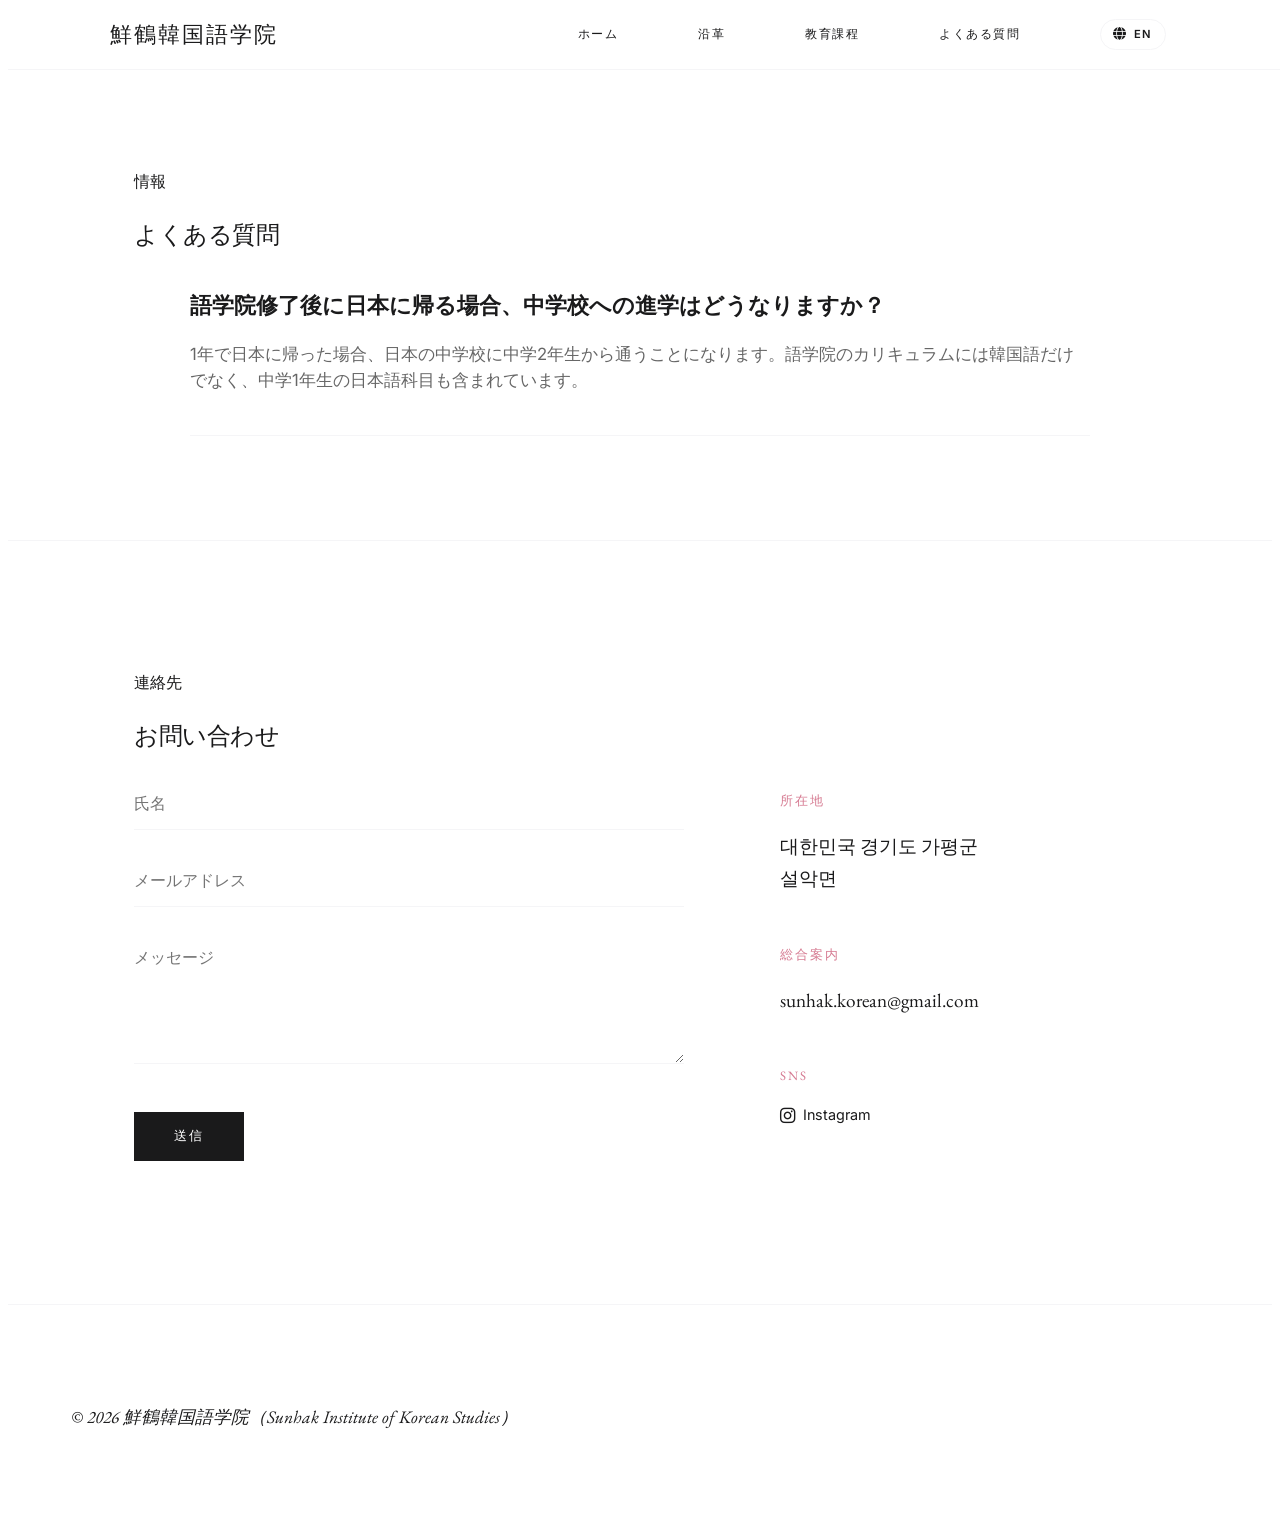
==== commit 83db8ada: "updated email" ====
--- a/faq-jp.html
+++ b/faq-jp.html
@@ -74,7 +74,7 @@
             </div>
             <div class="info-item">
                 <h3>総合案内</h3>
-                <p>gopsunhak@gmail.com</p>
+                <p>sunhak.korean@gmail.com</p>
             </div>
             <div class="info-item">
                 <h3>SNS</h3>
--- a/style.css
+++ b/style.css
@@ -263,12 +263,12 @@
 
 .slide-2 {
     background-image: linear-gradient(rgba(0,0,0,0.3), rgba(0,0,0,0.3)), 
-    url('/images/tparents\ gop.png');
+    url('/images/world-garden.jpg');
 }
 
 .slide-3 {
     background-image: linear-gradient(rgba(0,0,0,0.2), rgba(0,0,0,0.2)), 
-                      url('images/amy-smile.png');
+    url('images/classroom.jpg');
 }
 
 /* Optional: If 'contain' makes it too small, use a percentage */
